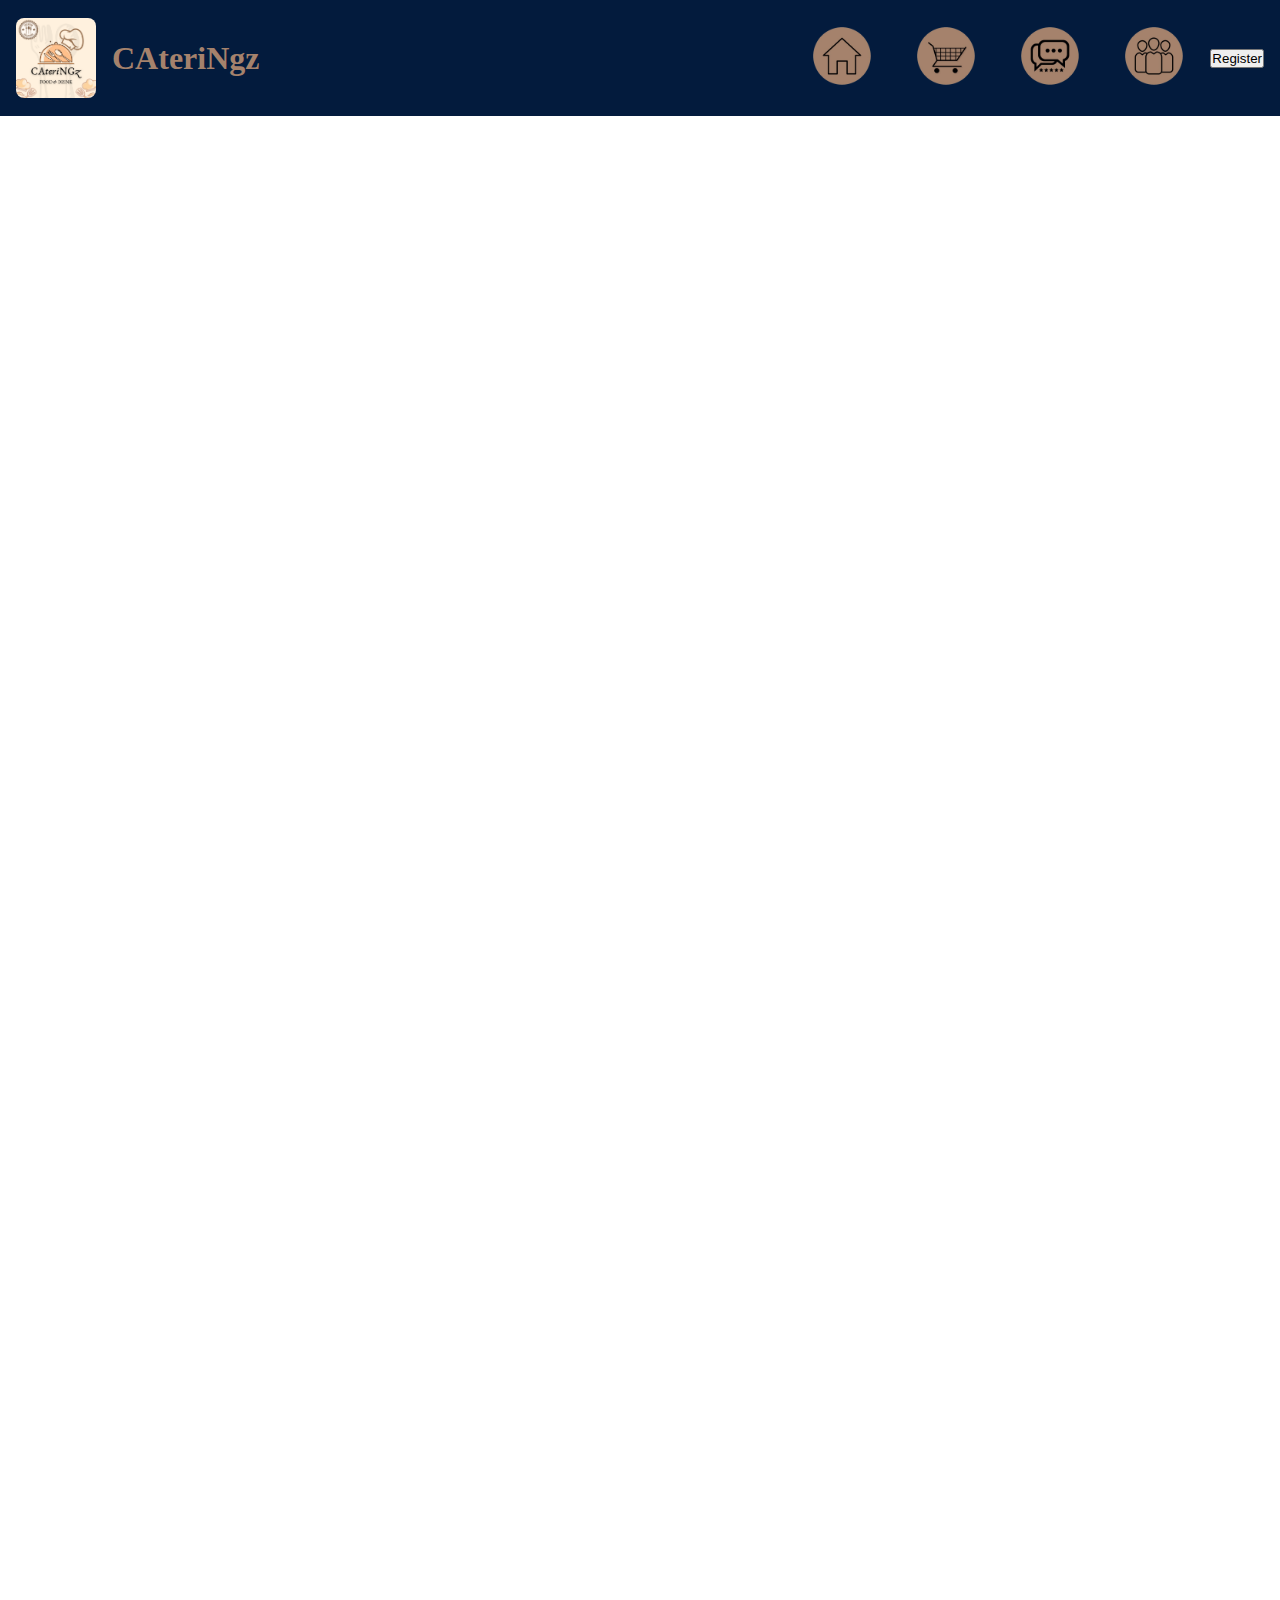
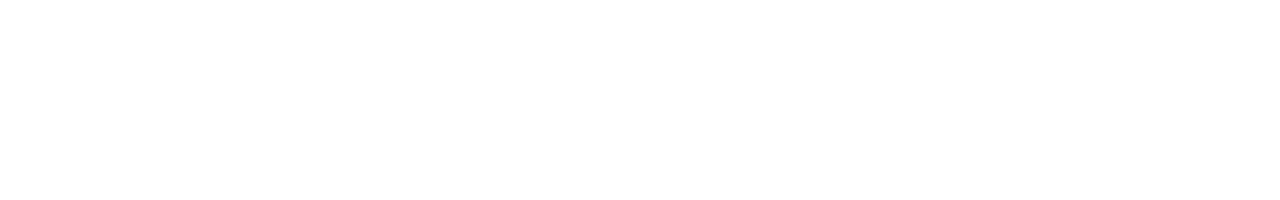
==== index.html @ 2fb6a854 "Membuat navbar, belum bikin tombol register, belum responsive, belum ada javascript" ====
<!DOCTYPE html>
<html lang="en">
<head>
    <meta charset="UTF-8">
    <meta name="viewport" content="width=device-width, initial-scale=1.0">
    <link rel="stylesheet" href="style.css">
    <title>CAteriNgz | Home</title>
</head>
<body>
    <!-- Navbar -->
    <nav class="navbar">
        <div class="thumbnail">
            <img src="img/Catering FOOD & DRINK.png" alt="">
            <div id="judul">CAteriNgz</div>
        </div>
        <ul class="menu-item">
            <li><img class="menu" src="img/home.png" alt=""></li>
            <li><img class="menu" src="img/product.png" alt=""></li>
            <li><img class="menu" src="img/testi.png" alt=""></li>
            <li><img class="menu" src="img/About.png" alt=""></li>
            <li><button>Register</button></li>
        </ul>
        
    </nav>

    <!-- Recommendation Lunchbox -->
    <section>

    </section>

    <!-- Promo -->
    <section>

    </section>

    <!-- Little about -->
    <section>

    </section>

    <!-- Footer -->
    <footer>

    </footer>
</body>
</html>
---- style.css ----
*, body {
    padding: 0;
    margin: 0;
}

body {
    min-height: 200vh;
}

:root {
    --warna-hitam: #031B3D;
    --orange: #A5826C;
    --putih: #F7E6DC;
    --font-utama: 'Poppins', sans-serif;
    --font-secondary: 'Langar'; 
}

.navbar {
    display: flex;
    align-items: center;
    justify-content: space-between;
    width: 100%;
    height: auto;
    background-color: var(--warna-hitam);
    position: fixed;
    top: 0;
}

.thumbnail {
    display: flex;
    align-items: center;
}

.thumbnail > img {
    width: 5rem;
    border-radius: 10%;
    margin-right: 1rem;
    margin-left: 1rem;
}

#judul {
    color: var(--orange);
    font-family: var(--font-secondary);
    font-weight: bold;
    font-size: 2rem;
    margin-top: 0;
}

.menu-item {
    display: flex;
    justify-content: flex-end;
    align-items: center;
    margin: .5rem;
    margin-right: 1rem;
    list-style-type: none;
}

.menu {
    width: 6rem;
    margin-right: 0.5rem;
}
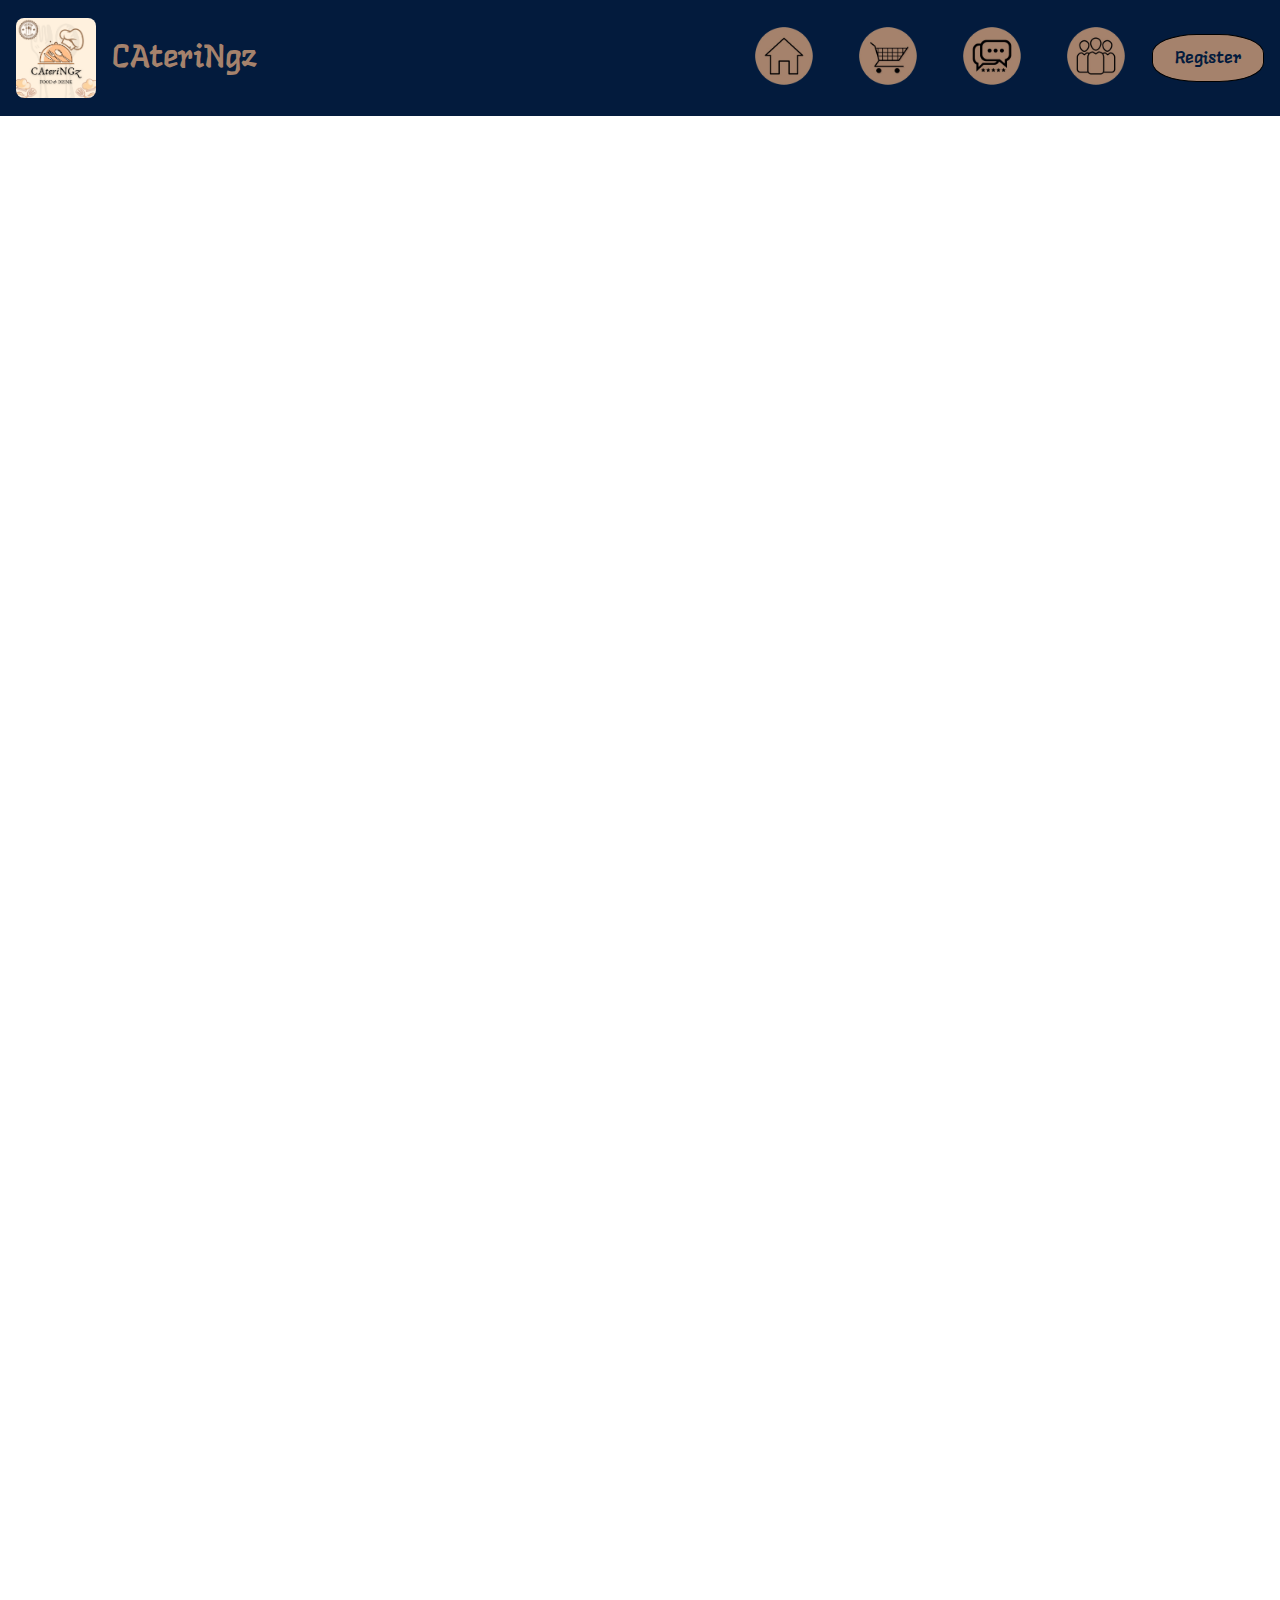
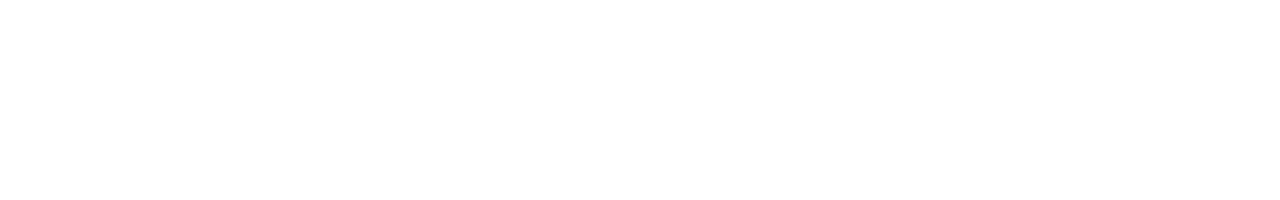
==== commit b69a950e: "mengimport font langar, memodifikasi judul, dan membuat button register" ====
--- a/index.html
+++ b/index.html
@@ -4,6 +4,9 @@
     <meta charset="UTF-8">
     <meta name="viewport" content="width=device-width, initial-scale=1.0">
     <link rel="stylesheet" href="style.css">
+    <link rel="preconnect" href="https://fonts.googleapis.com">
+    <link rel="preconnect" href="https://fonts.gstatic.com" crossorigin>
+    <link href="https://fonts.googleapis.com/css2?family=Langar&display=swap" rel="stylesheet">
     <title>CAteriNgz | Home</title>
 </head>
 <body>
@@ -18,7 +21,7 @@
             <li><img class="menu" src="img/product.png" alt=""></li>
             <li><img class="menu" src="img/testi.png" alt=""></li>
             <li><img class="menu" src="img/About.png" alt=""></li>
-            <li><button>Register</button></li>
+            <li><button id="register">Register</button></li>
         </ul>
         
     </nav>
--- a/style.css
+++ b/style.css
@@ -41,7 +41,6 @@
 #judul {
     color: var(--orange);
     font-family: var(--font-secondary);
-    font-weight: bold;
     font-size: 2rem;
     margin-top: 0;
 }
@@ -58,4 +57,15 @@
 .menu {
     width: 6rem;
     margin-right: 0.5rem;
+}
+
+#register {
+    background-color: var(--orange);
+    color: var(--warna-hitam);
+    font-size: large;
+    font-family: var(--font-secondary);
+    border: 1px solid #000;
+    border-radius: 40%;
+    width: 7rem;
+    height: 3rem;
 }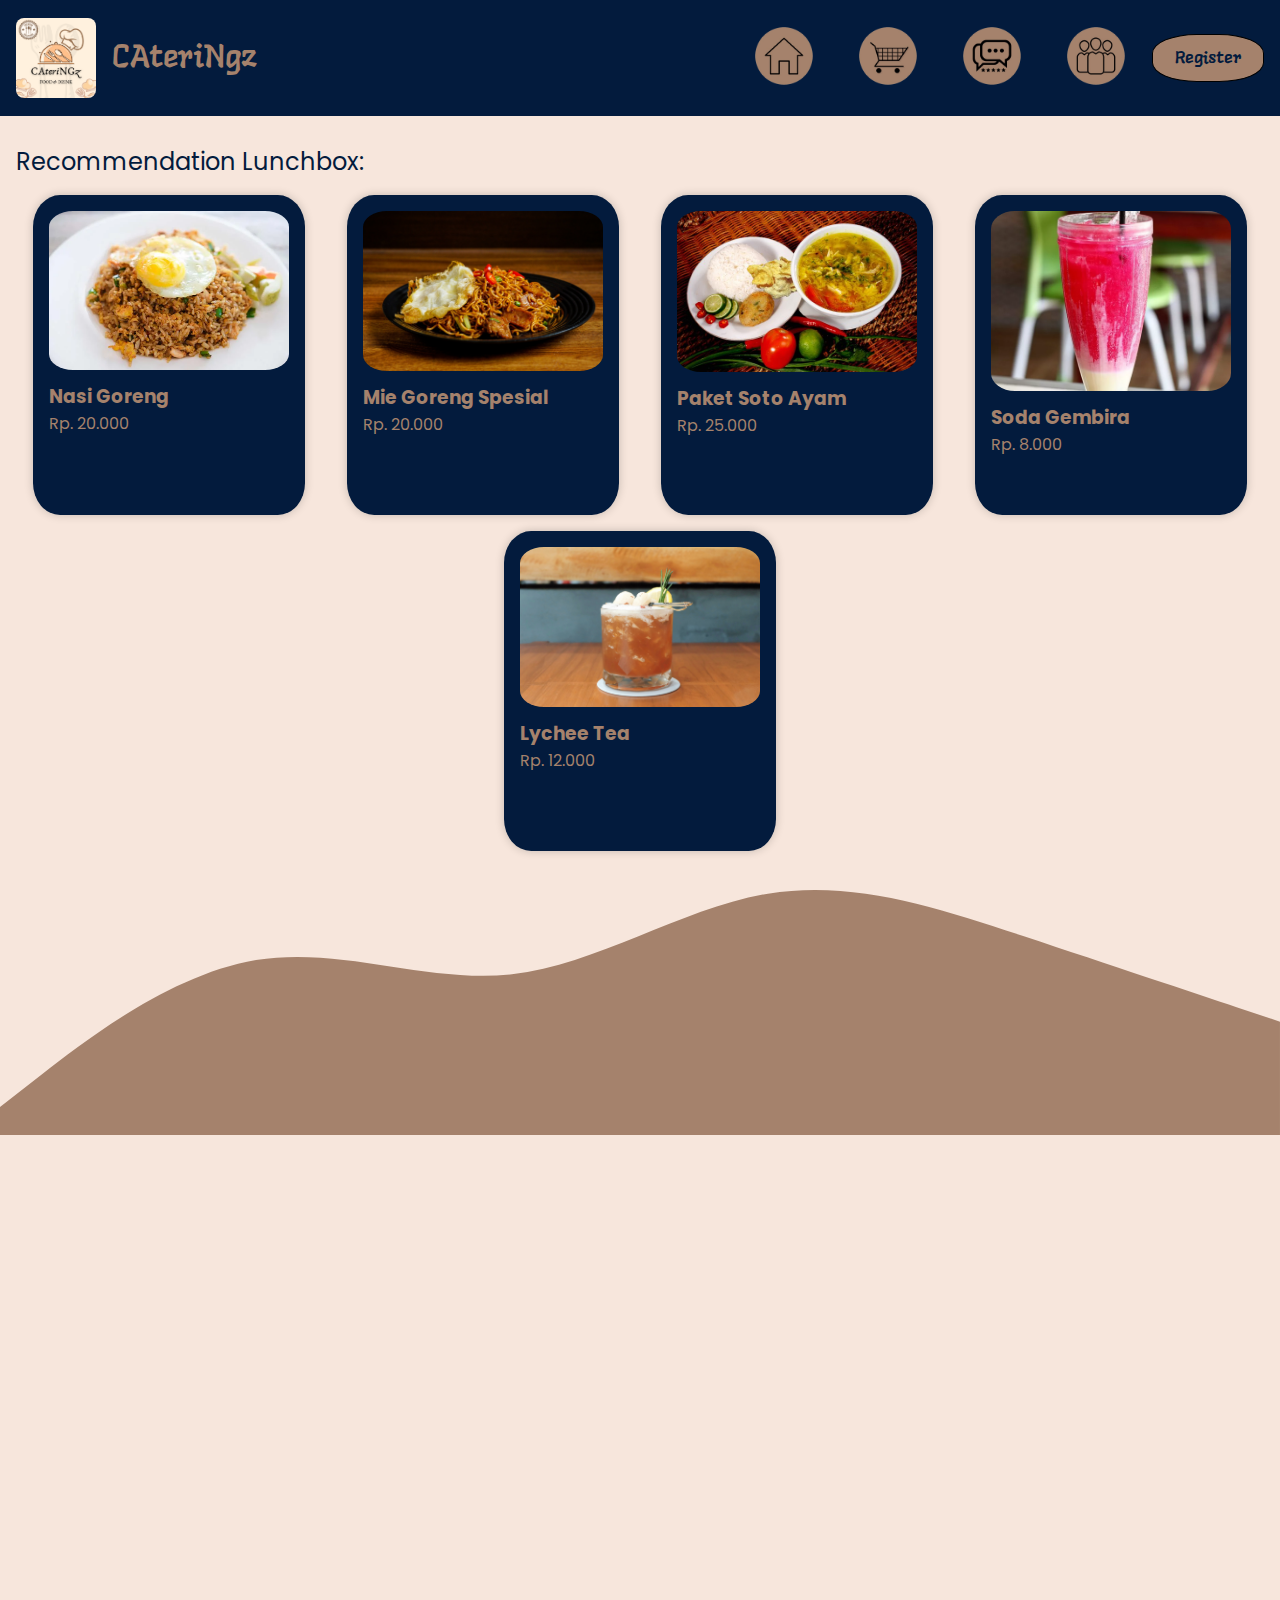
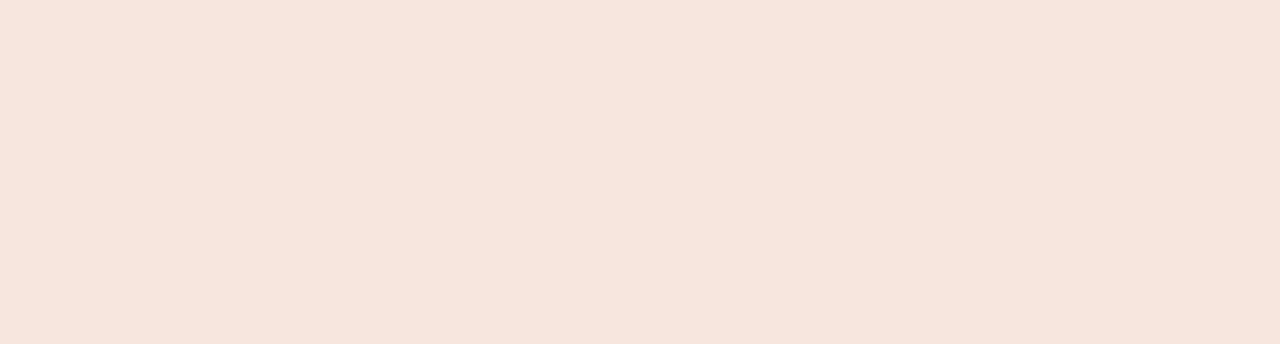
==== commit fb5dc1f0: "Menyelesaikan recommendation dan import poppins" ====
--- a/index.html
+++ b/index.html
@@ -7,6 +7,9 @@
     <link rel="preconnect" href="https://fonts.googleapis.com">
     <link rel="preconnect" href="https://fonts.gstatic.com" crossorigin>
     <link href="https://fonts.googleapis.com/css2?family=Langar&display=swap" rel="stylesheet">
+    <link rel="preconnect" href="https://fonts.googleapis.com">
+    <link rel="preconnect" href="https://fonts.gstatic.com" crossorigin>
+    <link href="https://fonts.googleapis.com/css2?family=Poppins:ital,wght@0,100;0,200;0,300;0,400;0,500;0,600;0,700;0,800;0,900;1,100;1,200;1,300;1,400;1,500;1,600;1,700;1,800;1,900&display=swap" rel="stylesheet">
     <title>CAteriNgz | Home</title>
 </head>
 <body>
@@ -22,13 +25,50 @@
             <li><img class="menu" src="img/testi.png" alt=""></li>
             <li><img class="menu" src="img/About.png" alt=""></li>
             <li><button id="register">Register</button></li>
-        </ul>
-        
+        </ul> 
     </nav>
 
     <!-- Recommendation Lunchbox -->
-    <section>
-
+    <section id="recommend-section">
+        <span id="Recommendation">Recommendation Lunchbox:</span>
+        <div class="container">
+            <div class="card">
+                <img src="img/NagGor.jpg" alt="">
+                <div class="card-text">
+                    <h3>Nasi Goreng</h3>
+                    <p>Rp. 20.000</p>
+                </div>
+            </div>
+            <div class="card">
+                <img src="img/Mie.jpg" alt="">
+                <div class="card-text">
+                    <h3>Mie Goreng Spesial</h3>
+                    <p>Rp. 20.000</p>
+                </div>
+            </div>
+            <div class="card">
+                <img src="img/paket-soto-ayam.jpg" alt="">
+                <div class="card-text">
+                    <h3>Paket Soto Ayam</h3>
+                    <p>Rp. 25.000</p>
+                </div>
+            </div>
+            <div class="card">
+                <img src="img/soda gembira.jpg" alt="">
+                <div class="card-text">
+                    <h3>Soda Gembira</h3>
+                    <p>Rp. 8.000</p>
+                </div>
+            </div>
+            <div class="card">
+                <img src="img/leci.jpg" alt="">
+                <div class="card-text">
+                    <h3>Lychee Tea</h3>
+                    <p>Rp. 12.000</p>
+                </div>
+            </div>
+        </div>
+        <svg xmlns="http://www.w3.org/2000/svg" viewBox="0 0 1440 320"><path fill="#A5826C" fill-opacity="1" d="M0,288L48,250.7C96,213,192,139,288,122.7C384,107,480,149,576,138.7C672,128,768,64,864,48C960,32,1056,64,1152,96C1248,128,1344,160,1392,176L1440,192L1440,320L1392,320C1344,320,1248,320,1152,320C1056,320,960,320,864,320C768,320,672,320,576,320C480,320,384,320,288,320C192,320,96,320,48,320L0,320Z"></path></svg>
     </section>
 
     <!-- Promo -->
--- a/style.css
+++ b/style.css
@@ -5,6 +5,7 @@
 
 body {
     min-height: 200vh;
+    background-color: var(--putih);
 }
 
 :root {
@@ -68,4 +69,46 @@
     border-radius: 40%;
     width: 7rem;
     height: 3rem;
+}
+
+#recommend-section {
+    margin-top: 9rem;
+}
+
+#Recommendation {
+    font-family: var(--font-utama);
+    font-size: 1.5rem;
+    color: var(--warna-hitam);
+    margin-left: 1rem;
+}
+
+.container {
+    display: flex;
+    flex-wrap: wrap;
+    justify-content: space-evenly;
+    align-items: center;
+}
+
+.card {
+    width: 15em;
+    height: 18rem;
+    padding: 1rem;
+    border-radius: 10%;
+    margin-top: 1rem;
+    margin-left: 0.6rem;
+    margin-right: 0.6rem;
+    background-color: var(--warna-hitam);
+    box-shadow: 0 0 10px 0 rgba(0, 0, 0, 0.2);
+}
+
+.card > img {
+    width: 100%;
+    border-radius: 10%;
+}
+
+.card-text {
+    color: var(--orange);
+    font-family: var(--font-utama);
+    font-size: 1rem;
+    margin-top: 0.5rem;
 }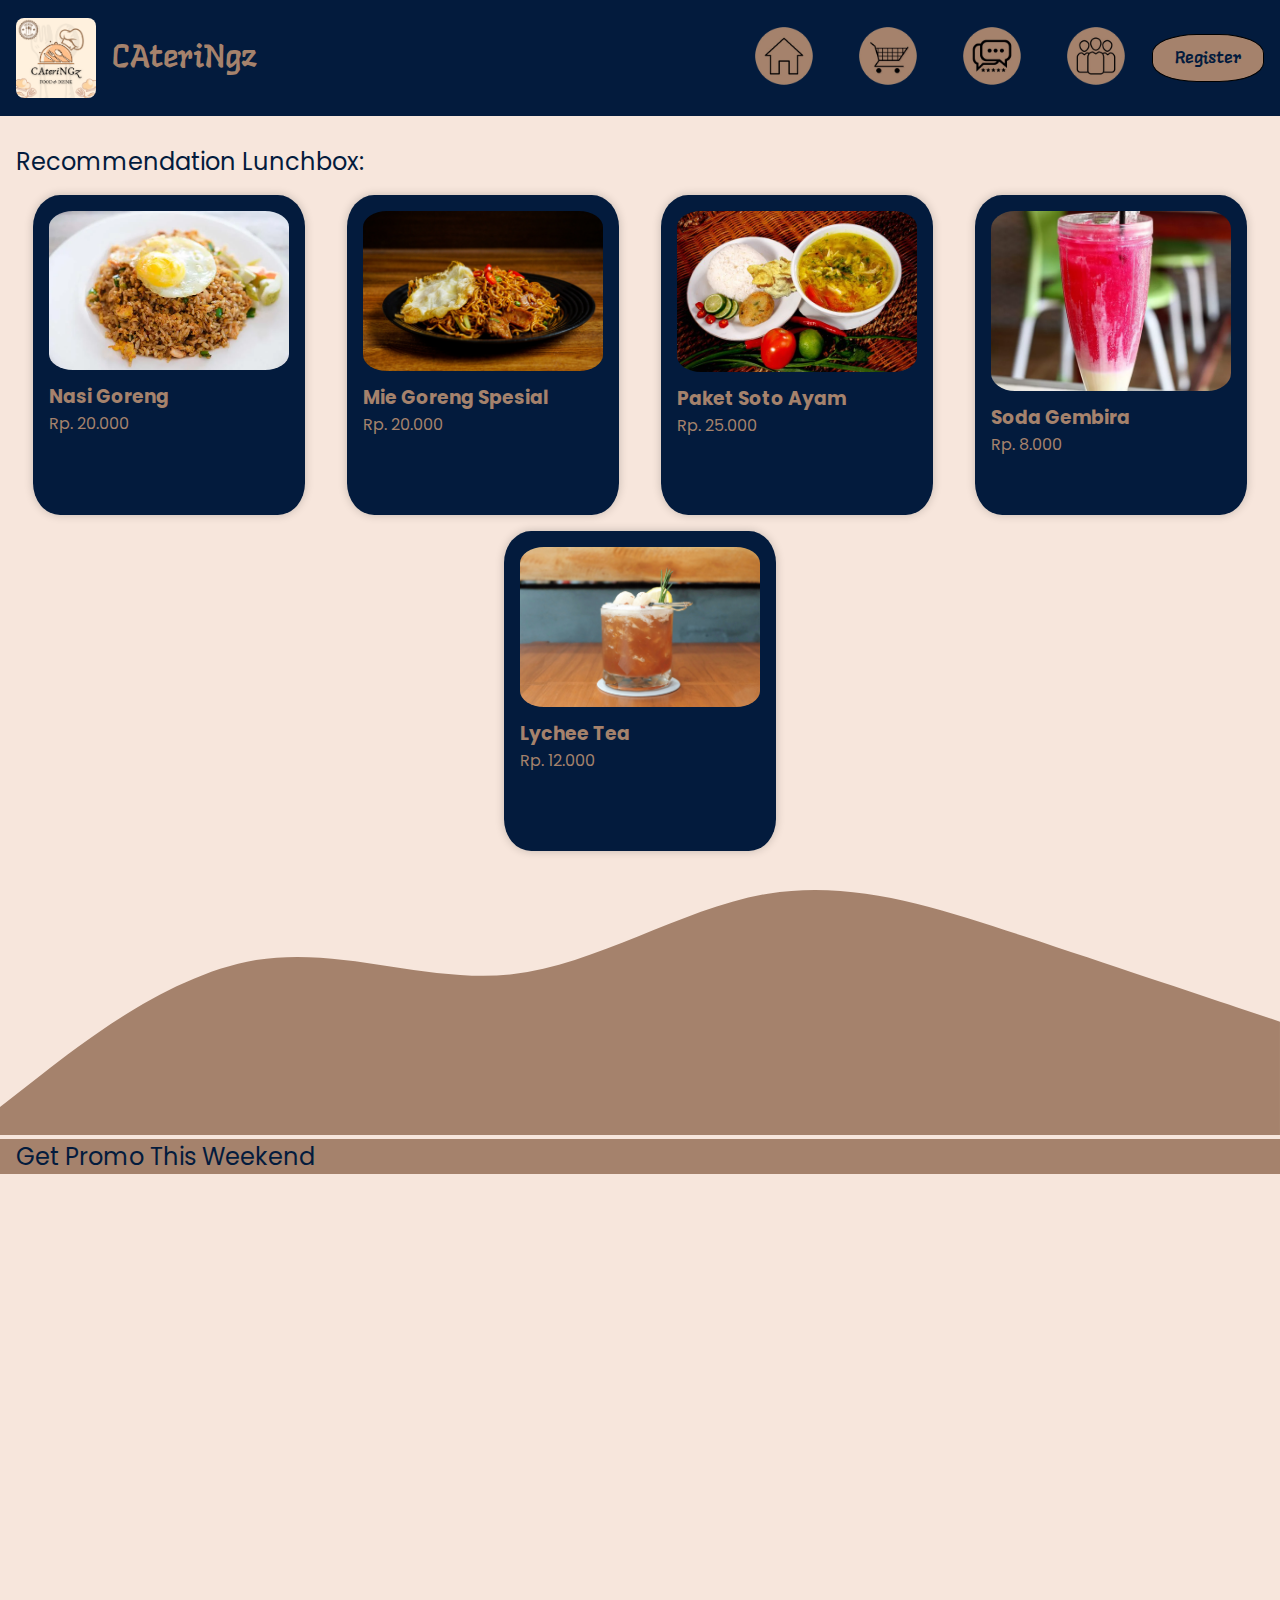
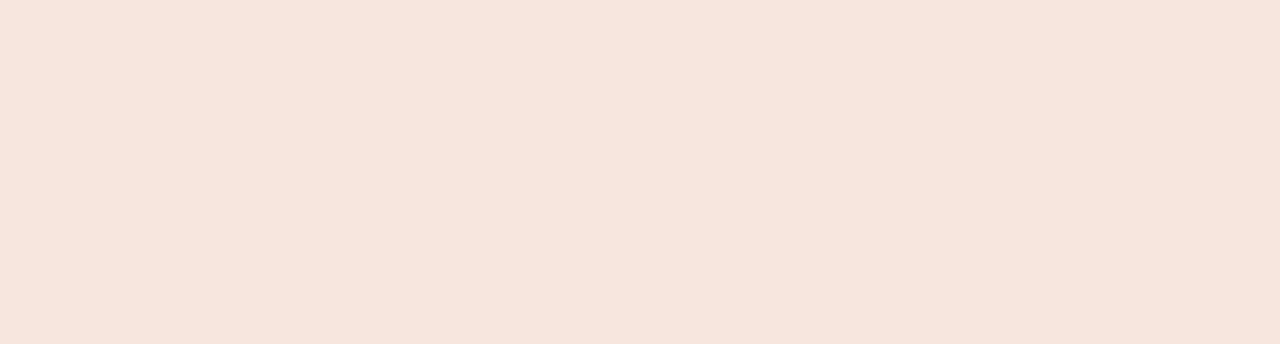
==== commit eaade713: "dalam proses home page" ====
--- a/index.html
+++ b/index.html
@@ -72,8 +72,8 @@
     </section>
 
     <!-- Promo -->
-    <section>
-
+    <section id="promo">
+        <span>Get Promo This Weekend</span>
     </section>
 
     <!-- Little about -->
--- a/style.css
+++ b/style.css
@@ -111,4 +111,15 @@
     font-family: var(--font-utama);
     font-size: 1rem;
     margin-top: 0.5rem;
+}
+
+#promo {
+    font-family: var(--font-utama);
+    font-size: 1.5rem;
+    color: var(--warna-hitam);
+    background-color: var(--orange);
+}
+
+#promo > span {
+    margin-left: 1rem;
 }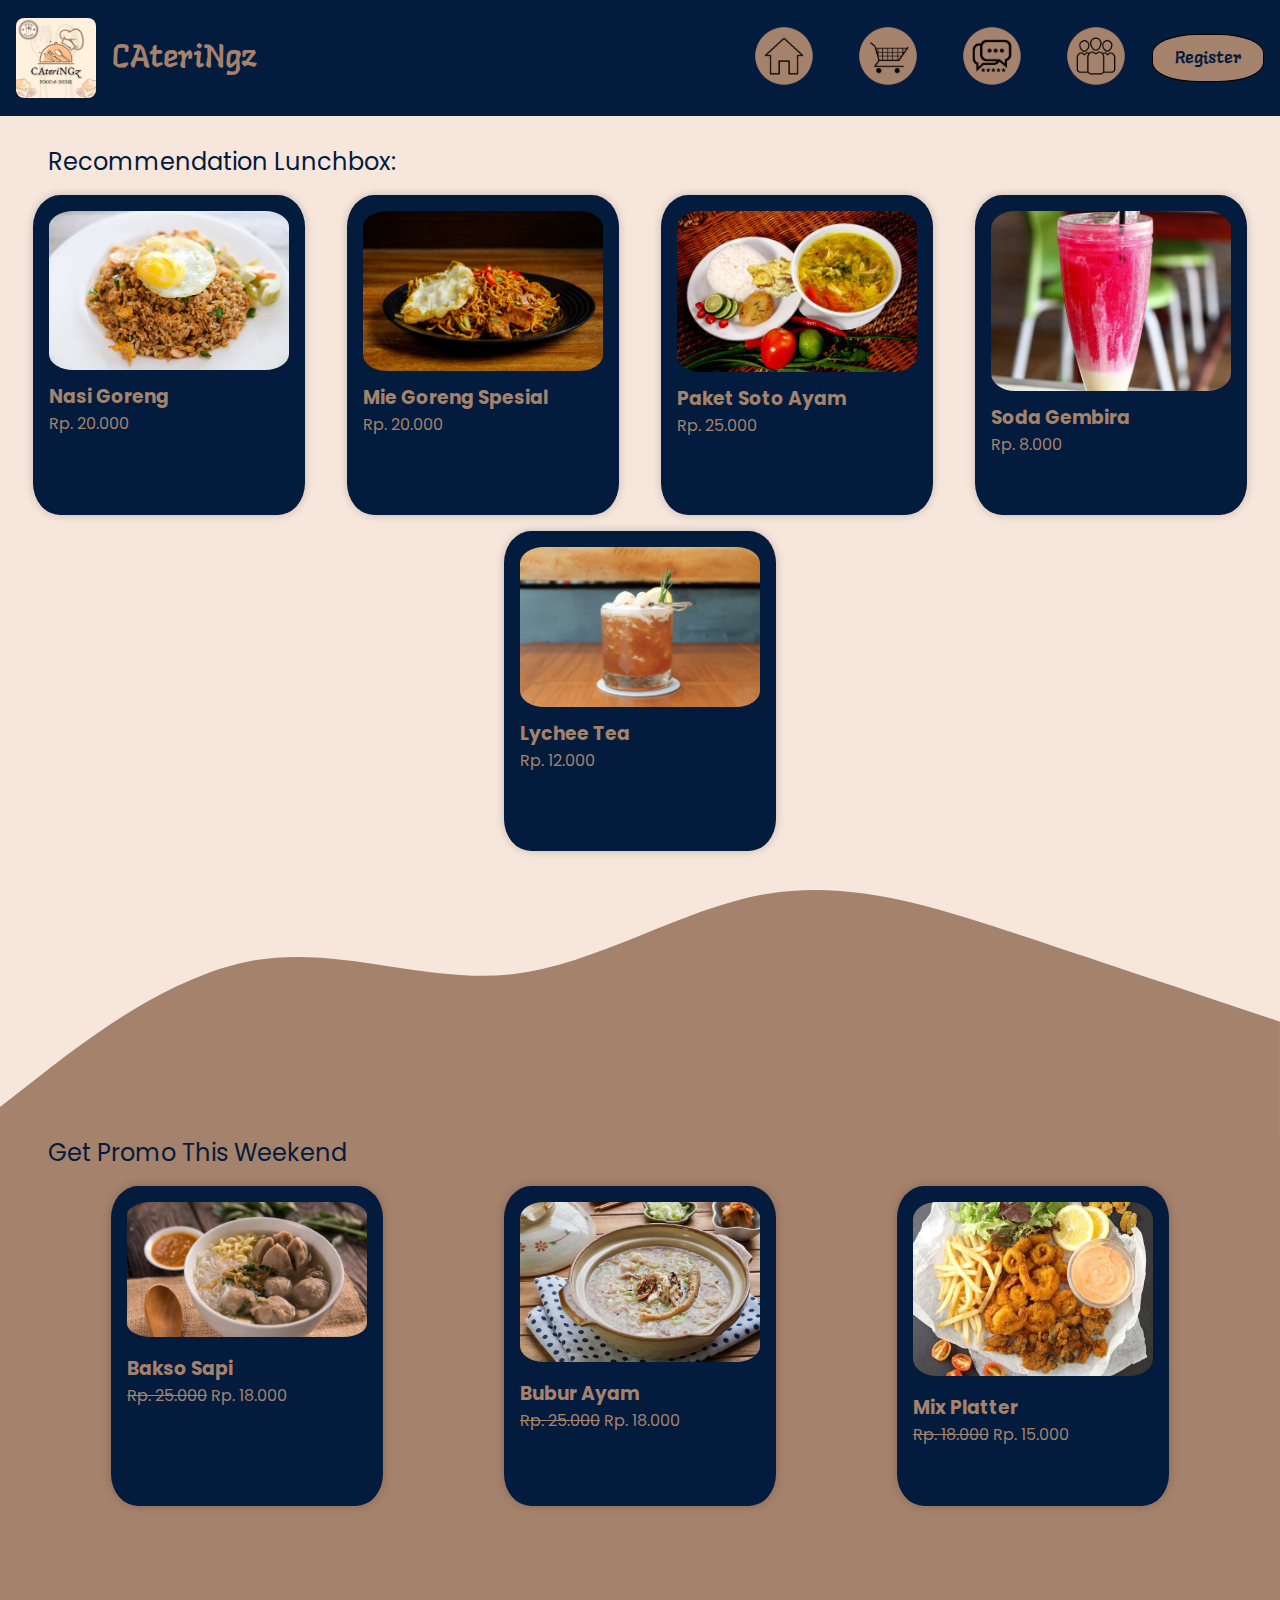
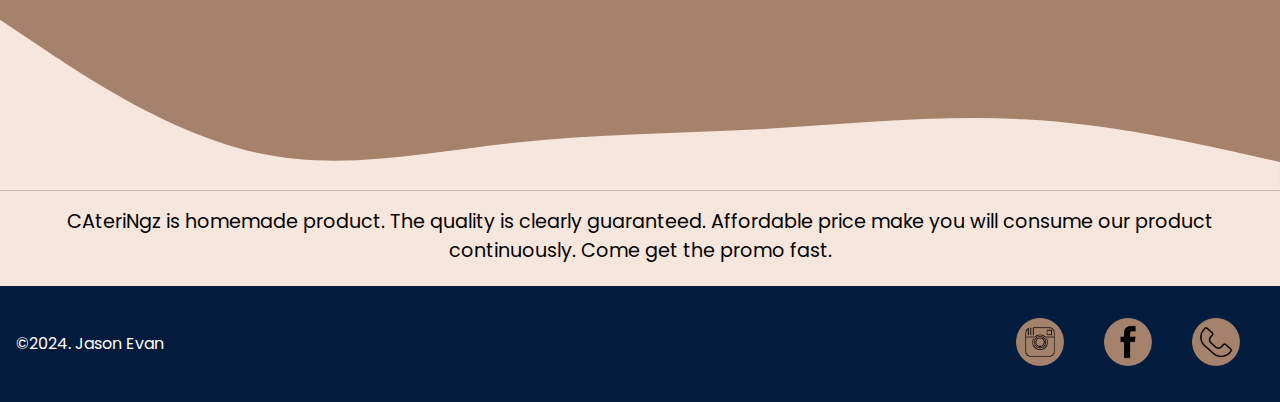
==== commit 0a4fe54d: "menyelesaikan home page, membuat file css tersendiri di setiap pagenya" ====
--- a/index.html
+++ b/index.html
@@ -3,7 +3,8 @@
 <head>
     <meta charset="UTF-8">
     <meta name="viewport" content="width=device-width, initial-scale=1.0">
-    <link rel="stylesheet" href="style.css">
+    <link rel="stylesheet" href="css/index.css">
+    <link rel="stylesheet" href="css/navbar.css">
     <link rel="preconnect" href="https://fonts.googleapis.com">
     <link rel="preconnect" href="https://fonts.gstatic.com" crossorigin>
     <link href="https://fonts.googleapis.com/css2?family=Langar&display=swap" rel="stylesheet">
@@ -74,16 +75,53 @@
     <!-- Promo -->
     <section id="promo">
         <span>Get Promo This Weekend</span>
+        <div class="container">
+            <div class="card">
+                <img src="img/Bakso.jpg" alt="">
+                <div class="card-text">
+                    <h3>Bakso Sapi</h3>
+                    <p><strike>Rp. 25.000</strike> Rp. 18.000</p>
+                </div>
+            </div>
+            <div class="card">
+                <img src="img/bubur ayam.jpg" alt="">
+                <div class="card-text">
+                    <h3>Bubur Ayam</h3>
+                    <p><strike>Rp. 25.000</strike> Rp. 18.000</p>
+                </div>
+            </div>
+            <div class="card">
+                <img src="img/mix platter.jpg" alt="">
+                <div class="card-text">
+                    <h3>Mix Platter</h3>
+                    <p><strike>Rp. 18.000</strike> Rp. 15.000</p>
+                </div>
+            </div>
+        </div>
+        <svg xmlns="http://www.w3.org/2000/svg" viewBox="0 0 1440 320"><path fill="#F7E6DC" fill-opacity="1" d="M0,128L48,160C96,192,192,256,288,277.3C384,299,480,277,576,266.7C672,256,768,256,864,250.7C960,245,1056,235,1152,240C1248,245,1344,267,1392,277.3L1440,288L1440,320L1392,320C1344,320,1248,320,1152,320C1056,320,960,320,864,320C768,320,672,320,576,320C480,320,384,320,288,320C192,320,96,320,48,320L0,320Z"></path></svg>
     </section>
 
     <!-- Little about -->
-    <section>
-
+    <section id="little-about">
+        <div class="container">
+            <span>CAteriNgz is homemade product. The quality is clearly guaranteed. Affordable price make you will consume our product continuously. Come get the promo fast.</span>
+        </div>
     </section>
 
     <!-- Footer -->
     <footer>
-
+        <div class="container footer-item">
+            <div>
+                <p>©2024. Jason Evan</p>
+            </div>
+            <div>
+                <ul id="footer-list-item">
+                    <li><img src="img/ig.png" alt=""></li>
+                    <li><img src="img/fb.png" alt=""></li>
+                    <li><img src="img/wa.png" alt=""></li>
+                </ul>
+            </div>
+        </div>
     </footer>
 </body>
 </html>--- a/css/index.css
+++ b/css/index.css
@@ -0,0 +1,116 @@
+*, body {
+    padding: 0;
+    margin: 0;
+}
+
+body {
+    min-height: 200vh;
+    background-color: var(--putih);
+}
+
+:root {
+    --warna-hitam: #031B3D;
+    --orange: #A5826C;
+    --putih: #F7E6DC;
+    --font-utama: 'Poppins', sans-serif;
+    --font-secondary: 'Langar'; 
+}
+
+svg {
+    display: block;
+}
+
+#recommend-section {
+    margin-top: 9rem;
+}
+
+#Recommendation {
+    font-family: var(--font-utama);
+    font-size: 1.5rem;
+    color: var(--warna-hitam);
+    margin-left: 3rem;
+}
+
+.container {
+    display: flex;
+    flex-wrap: wrap;
+    justify-content: space-evenly;
+    align-items: center;
+}
+
+.card {
+    width: 15rem;
+    height: 18rem;
+    padding: 1rem;
+    border-radius: 10%;
+    margin-top: 1rem;
+    margin-left: 0.6rem;
+    margin-right: 0.6rem;
+    background-color: var(--warna-hitam);
+    box-shadow: 0 0 10px 0 rgba(0, 0, 0, 0.2);
+}
+
+.card > img {
+    width: 100%;
+    border-radius: 10%;
+}
+
+.card-text {
+    color: var(--orange);
+    font-family: var(--font-utama);
+    font-size: 1rem;
+    margin-top: 0.5rem;
+}
+
+#promo {
+    font-family: var(--font-utama);
+    font-size: 1.5rem;
+    color: var(--warna-hitam);
+    background-color: var(--orange);
+}
+
+#promo > span {
+    margin-left: 3rem;
+}
+
+#little-about {
+    display: flex;
+    justify-content: center;
+    align-items: center;
+    padding: 1rem;
+    margin-bottom: 5px;
+}
+
+#little-about span {
+    text-align: center;
+    font-family: var(--font-utama);
+    font-size: 1.2rem;
+}
+
+footer {
+    background-color: var(--warna-hitam);
+    padding: 1rem;
+}
+
+footer p {
+    font-family: var(--font-utama);
+    color: white;
+}
+
+.footer-item {
+    display: flex;
+    justify-content: space-between;
+    align-items: center;
+}
+
+#footer-list-item {
+    display: flex;
+    justify-content: center;
+    align-items: center;
+    list-style-type: none;
+}
+
+#footer-list-item img {
+    width: 5rem;
+    margin-right: 0.5rem;
+}--- a/css/navbar.css
+++ b/css/navbar.css
@@ -0,0 +1,62 @@
+:root {
+    --warna-hitam: #031B3D;
+    --orange: #A5826C;
+    --putih: #F7E6DC;
+    --font-utama: 'Poppins', sans-serif;
+    --font-secondary: 'Langar'; 
+}
+
+.navbar {
+    display: flex;
+    align-items: center;
+    justify-content: space-between;
+    width: 100%;
+    height: auto;
+    background-color: var(--warna-hitam);
+    position: fixed;
+    top: 0;
+}
+
+.thumbnail {
+    display: flex;
+    align-items: center;
+}
+
+.thumbnail > img {
+    width: 5rem;
+    border-radius: 10%;
+    margin-right: 1rem;
+    margin-left: 1rem;
+}
+
+#judul {
+    color: var(--orange);
+    font-family: var(--font-secondary);
+    font-size: 2rem;
+    margin-top: 0;
+}
+
+.menu-item {
+    display: flex;
+    justify-content: flex-end;
+    align-items: center;
+    margin: .5rem;
+    margin-right: 1rem;
+    list-style-type: none;
+}
+
+.menu {
+    width: 6rem;
+    margin-right: 0.5rem;
+}
+
+#register {
+    background-color: var(--orange);
+    color: var(--warna-hitam);
+    font-size: large;
+    font-family: var(--font-secondary);
+    border: 1px solid #000;
+    border-radius: 40%;
+    width: 7rem;
+    height: 3rem;
+}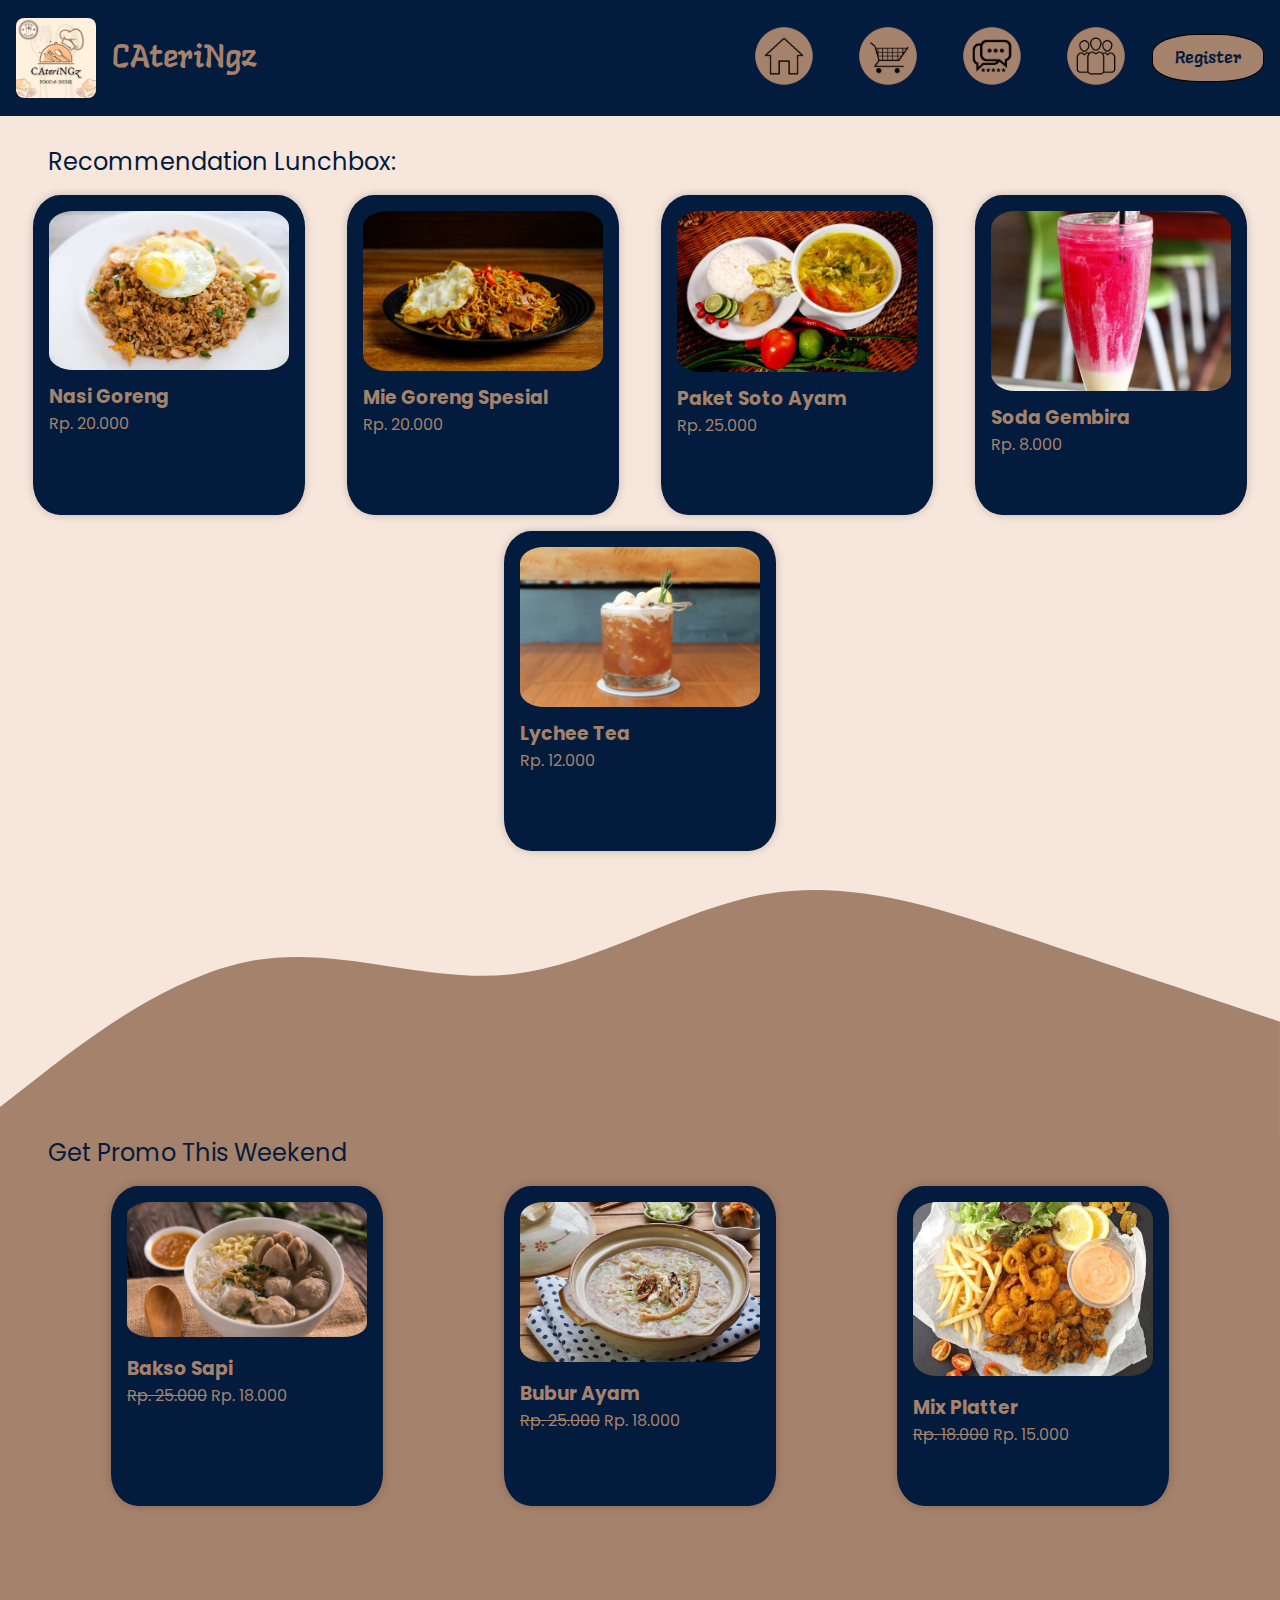
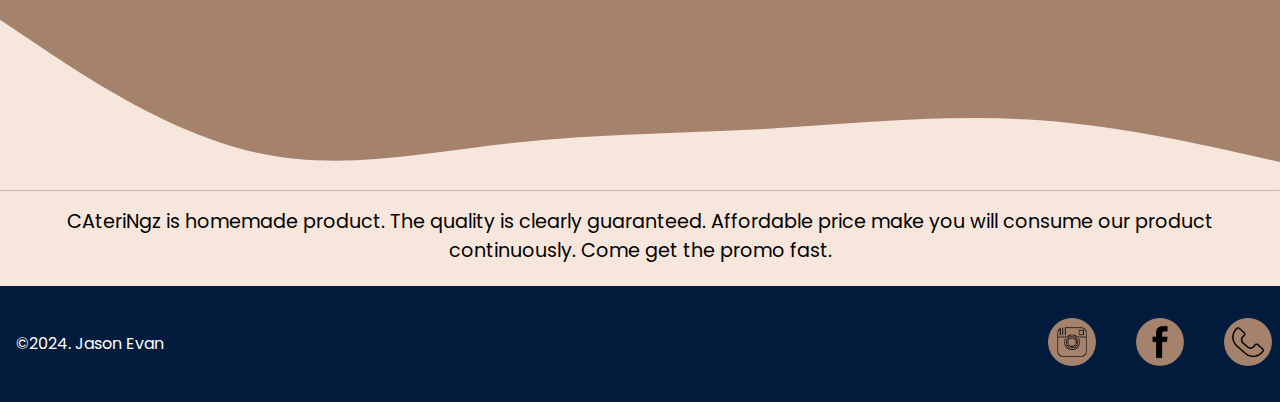
==== commit 0f8d8a55: "membuat search button product page" ====
--- a/index.html
+++ b/index.html
@@ -5,6 +5,7 @@
     <meta name="viewport" content="width=device-width, initial-scale=1.0">
     <link rel="stylesheet" href="css/index.css">
     <link rel="stylesheet" href="css/navbar.css">
+    <link rel="stylesheet" href="css/footer.css">
     <link rel="preconnect" href="https://fonts.googleapis.com">
     <link rel="preconnect" href="https://fonts.gstatic.com" crossorigin>
     <link href="https://fonts.googleapis.com/css2?family=Langar&display=swap" rel="stylesheet">
--- a/css/index.css
+++ b/css/index.css
@@ -85,32 +85,4 @@
     text-align: center;
     font-family: var(--font-utama);
     font-size: 1.2rem;
-}
-
-footer {
-    background-color: var(--warna-hitam);
-    padding: 1rem;
-}
-
-footer p {
-    font-family: var(--font-utama);
-    color: white;
-}
-
-.footer-item {
-    display: flex;
-    justify-content: space-between;
-    align-items: center;
-}
-
-#footer-list-item {
-    display: flex;
-    justify-content: center;
-    align-items: center;
-    list-style-type: none;
-}
-
-#footer-list-item img {
-    width: 5rem;
-    margin-right: 0.5rem;
 }--- a/css/footer.css
+++ b/css/footer.css
@@ -0,0 +1,36 @@
+:root {
+    --warna-hitam: #031B3D;
+    --orange: #A5826C;
+    --putih: #F7E6DC;
+    --font-utama: 'Poppins', sans-serif;
+    --font-secondary: 'Langar'; 
+}
+
+footer {
+    background-color: var(--warna-hitam);
+    padding: 1rem;
+    width: 100%;
+}
+
+footer p {
+    font-family: var(--font-utama);
+    color: white;
+}
+
+.footer-item {
+    display: flex;
+    justify-content: space-between;
+    align-items: center;
+}
+
+#footer-list-item {
+    display: flex;
+    justify-content: center;
+    align-items: center;
+    list-style-type: none;
+}
+
+#footer-list-item img {
+    width: 5rem;
+    margin-right: 0.5rem;
+}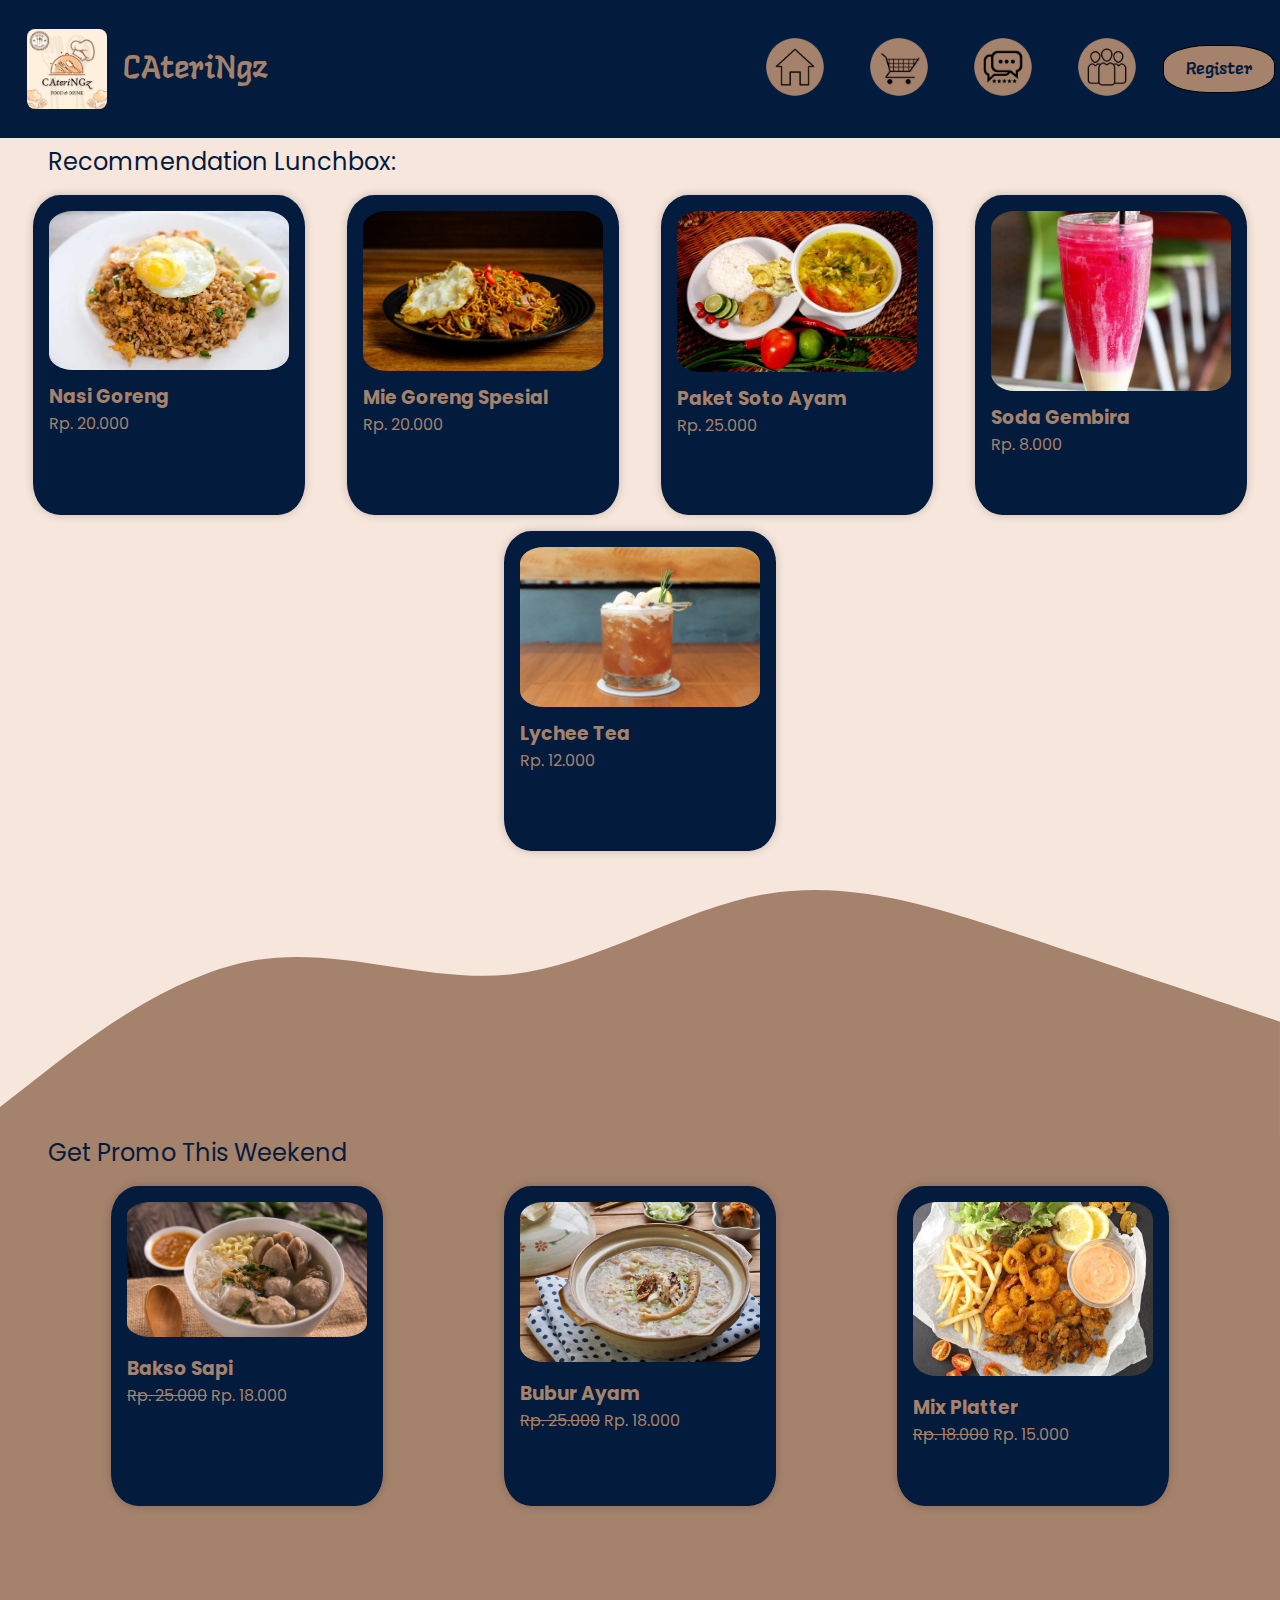
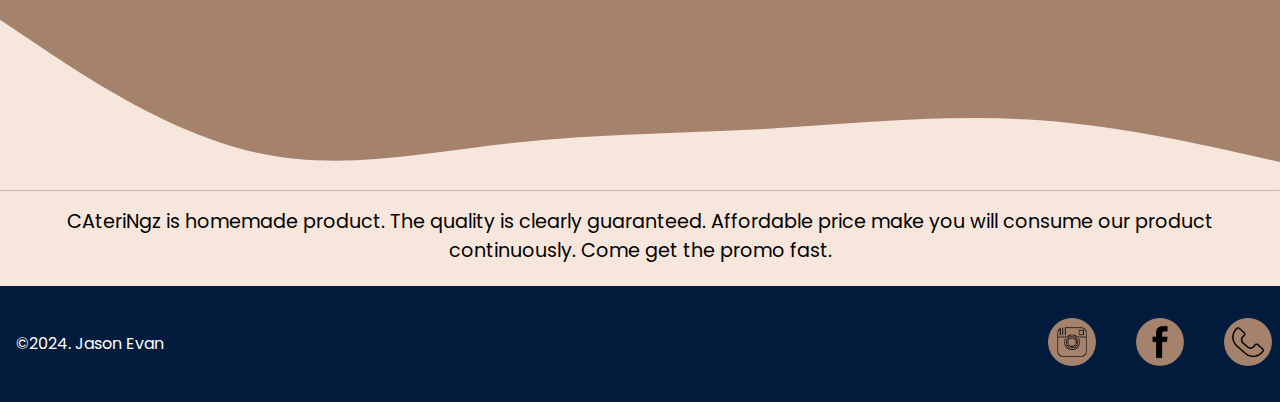
==== commit a46438e4: "menyelesaikan responsive navbar" ====
--- a/index.html
+++ b/index.html
@@ -22,12 +22,14 @@
             <div id="judul">CAteriNgz</div>
         </div>
         <ul class="menu-item">
-            <li><img class="menu" src="img/home.png" alt=""></li>
-            <li><img class="menu" src="img/product.png" alt=""></li>
-            <li><img class="menu" src="img/testi.png" alt=""></li>
-            <li><img class="menu" src="img/About.png" alt=""></li>
+            <li><img class="menu home-page" src="img/home.png" alt=""></li>
+            <li><img class="menu product-page" src="img/product.png" alt=""></li>
+            <li><img class="menu testi-page" src="img/testi.png" alt=""></li>
+            <li><img class="menu about-page" src="img/About.png" alt=""></li>
             <li><button id="register">Register</button></li>
         </ul> 
+        <!-- Responsive icon -->
+        <img src="img/white-burger2.png" alt="" id="menu-icon">
     </nav>
 
     <!-- Recommendation Lunchbox -->
@@ -117,12 +119,29 @@
             </div>
             <div>
                 <ul id="footer-list-item">
-                    <li><img src="img/ig.png" alt=""></li>
-                    <li><img src="img/fb.png" alt=""></li>
-                    <li><img src="img/wa.png" alt=""></li>
+                    <li><img src="img/ig.png" alt="" id="ig"></li>
+                    <li><img src="img/fb.png" alt="" id="fb"></li>
+                    <li><img src="img/wa.png" alt="" id="wa"></li>
                 </ul>
             </div>
         </div>
     </footer>
+
+    <!-- Responsive Navbar -->
+    <div id="navbar-responsive">
+        <img src="img/silang.png" id="silang">
+        <ul class="menu-item-responsive">
+            <li><a class="home-page">Home</a></li>
+            <hr>
+            <li><a class="product-page">Product</a></li>
+            <hr>
+            <li><a class="testi-page">Testimoni</a></li>
+            <hr>
+            <li><a class="about-page">About</a></li>
+            <hr>
+            <li><a id="register-menu">Register</a></li>
+        </ul>
+    </div>
+    <script src="script.js"></script>
 </body>
 </html>--- a/css/index.css
+++ b/css/index.css
@@ -3,8 +3,10 @@
     margin: 0;
 }
 
-body {
-    min-height: 200vh;
+html, body {
+    height: 100%;
+    display: flex;
+    flex-direction: column;
     background-color: var(--putih);
 }
 
--- a/css/navbar.css
+++ b/css/navbar.css
@@ -12,6 +12,7 @@
     justify-content: space-between;
     width: 100%;
     height: auto;
+    padding: 0.7rem;
     background-color: var(--warna-hitam);
     position: fixed;
     top: 0;
@@ -45,6 +46,10 @@
     list-style-type: none;
 }
 
+.menu-item li {
+    cursor: pointer;
+}
+
 .menu {
     width: 6rem;
     margin-right: 0.5rem;
@@ -59,4 +64,57 @@
     border-radius: 40%;
     width: 7rem;
     height: 3rem;
+}
+
+#menu-icon {
+    display: none;
+}
+
+#navbar-responsive {
+    display: none;
+    position: fixed;
+    z-index: 5;
+    flex-direction: column;
+    height: 100vh;
+    width: max-content;
+    background-color: var(--warna-hitam);
+    padding: 2rem;
+    color: white;
+    right: 0;
+}
+
+/* make a burger icon for responsive when under 768px */
+@media screen and (max-width: 768px) {
+    .menu-item {
+        display: none;
+    }
+
+    #menu-icon {
+        display: block;
+        margin-right: 1rem;
+    }
+
+    #navbar-responsive img {
+        margin-bottom: 3rem;
+        width: 3rem;
+        display: block;
+        position: absolute;
+        right: 0;
+    }
+
+    .menu-item-responsive {
+        margin-top: 3rem;
+        list-style-type: none;
+    }
+
+    .menu-item-responsive li {
+        margin: 1rem;
+        cursor: pointer;
+    }
+
+    .menu-item-responsive hr {
+        width: 100%;
+        border: 1px solid var(--orange);
+    }
+    
 }--- a/css/footer.css
+++ b/css/footer.css
@@ -10,6 +10,7 @@
     background-color: var(--warna-hitam);
     padding: 1rem;
     width: 100%;
+    margin-top: auto;
 }
 
 footer p {
